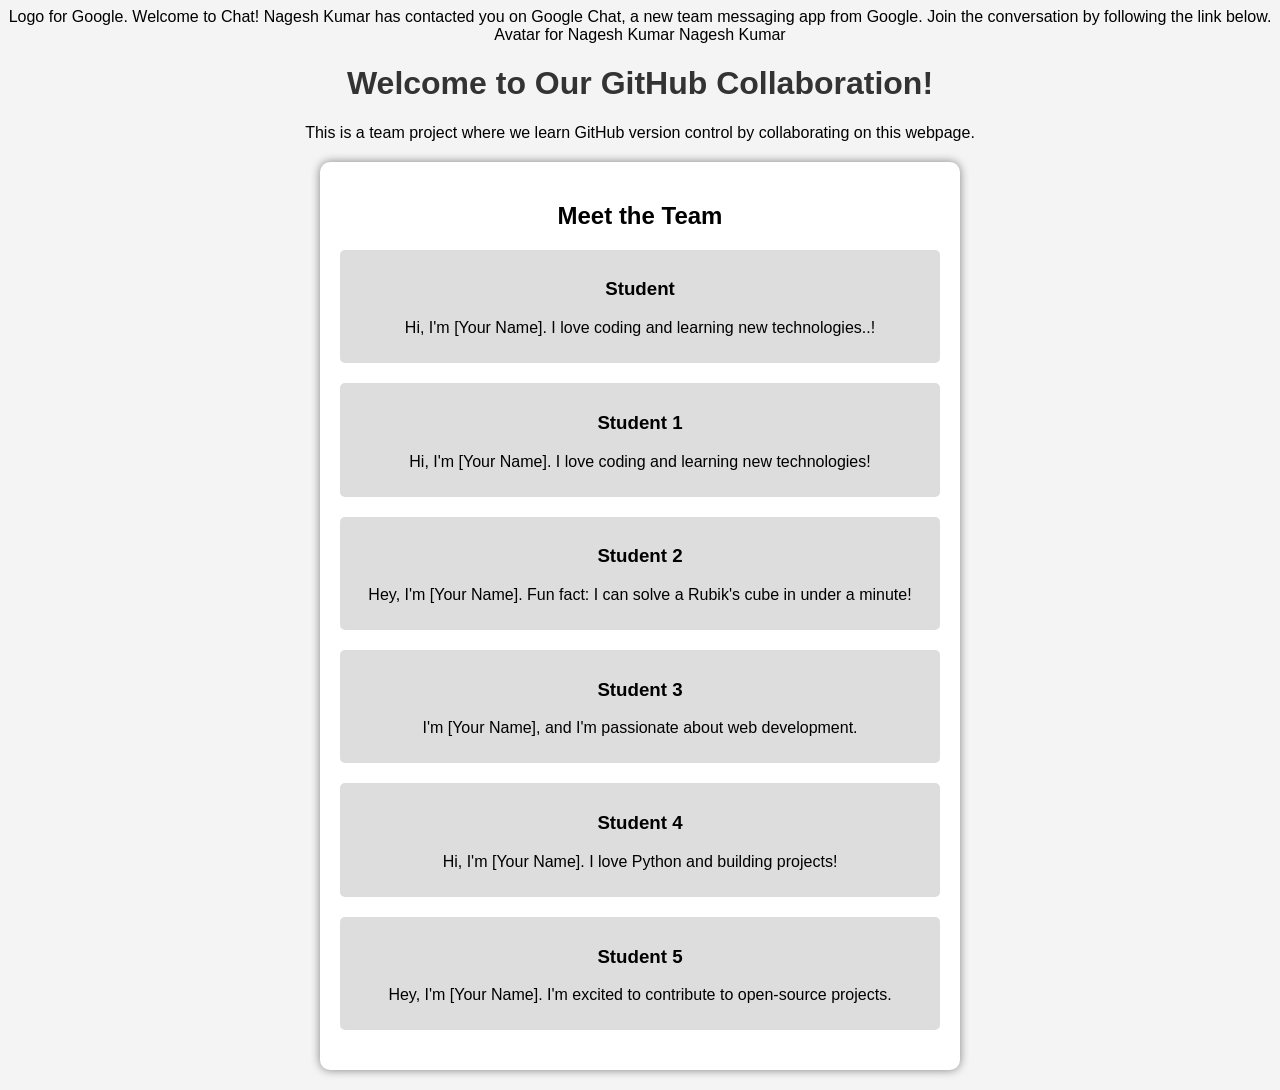
==== index.html @ 6a925420 "added index html file" ====
Logo for Google.	
	Welcome to Chat!
Nagesh Kumar <nageshk@doubledigit-solutions.com> has contacted you on Google Chat, a new team messaging app from Google. Join the conversation by following the link below.
Avatar for Nagesh Kumar	Nagesh Kumar
<!DOCTYPE html>
<html lang="en">
<head>
    <meta charset="UTF-8">
    <meta name="viewport" content="width=device-width, initial-scale=1.0">
    <title>Team GitHub Project</title>
    <style>
        body { font-family: Arial, sans-serif; text-align: center; background-color: #f4f4f4; }
        h1 { color: #333; }
        .team { max-width: 600px; margin: 20px auto; background: white; padding: 20px; border-radius: 10px; box-shadow: 0px 0px 10px gray; }
        .member { margin-bottom: 20px; padding: 10px; background: #ddd; border-radius: 5px; }
    </style>
</head>
<body>
    <h1>Welcome to Our GitHub Collaboration!</h1>
    <p>This is a team project where we learn GitHub version control by collaborating on this webpage.</p>
    
    <div class="team">
        <h2>Meet the Team</h2>
        
        <div class="member">
            <h3>Student</h3>
            <p>Hi, I'm [Your Name]. I love coding and learning new technologies..!</p>
        </div>
        
        <!-- Students will edit and add their details here in their branches -->
        <div class="member">
            <h3>Student 1</h3>
            <p>Hi, I'm [Your Name]. I love coding and learning new technologies!</p>
        </div>
        
        <div class="member">
            <h3>Student 2</h3>
            <p>Hey, I'm [Your Name]. Fun fact: I can solve a Rubik's cube in under a minute!</p>
        </div>
        
        <div class="member">
            <h3>Student 3</h3>
            <p>I'm [Your Name], and I'm passionate about web development.</p>
        </div>
        
        <div class="member">
            <h3>Student 4</h3>
            <p>Hi, I'm [Your Name]. I love Python and building projects!</p>
        </div>
        
        <div class="member">
            <h3>Student 5</h3>
            <p>Hey, I'm [Your Name]. I'm excited to contribute to open-source projects.</p>
        </div>
    </div>
</body>
</html>
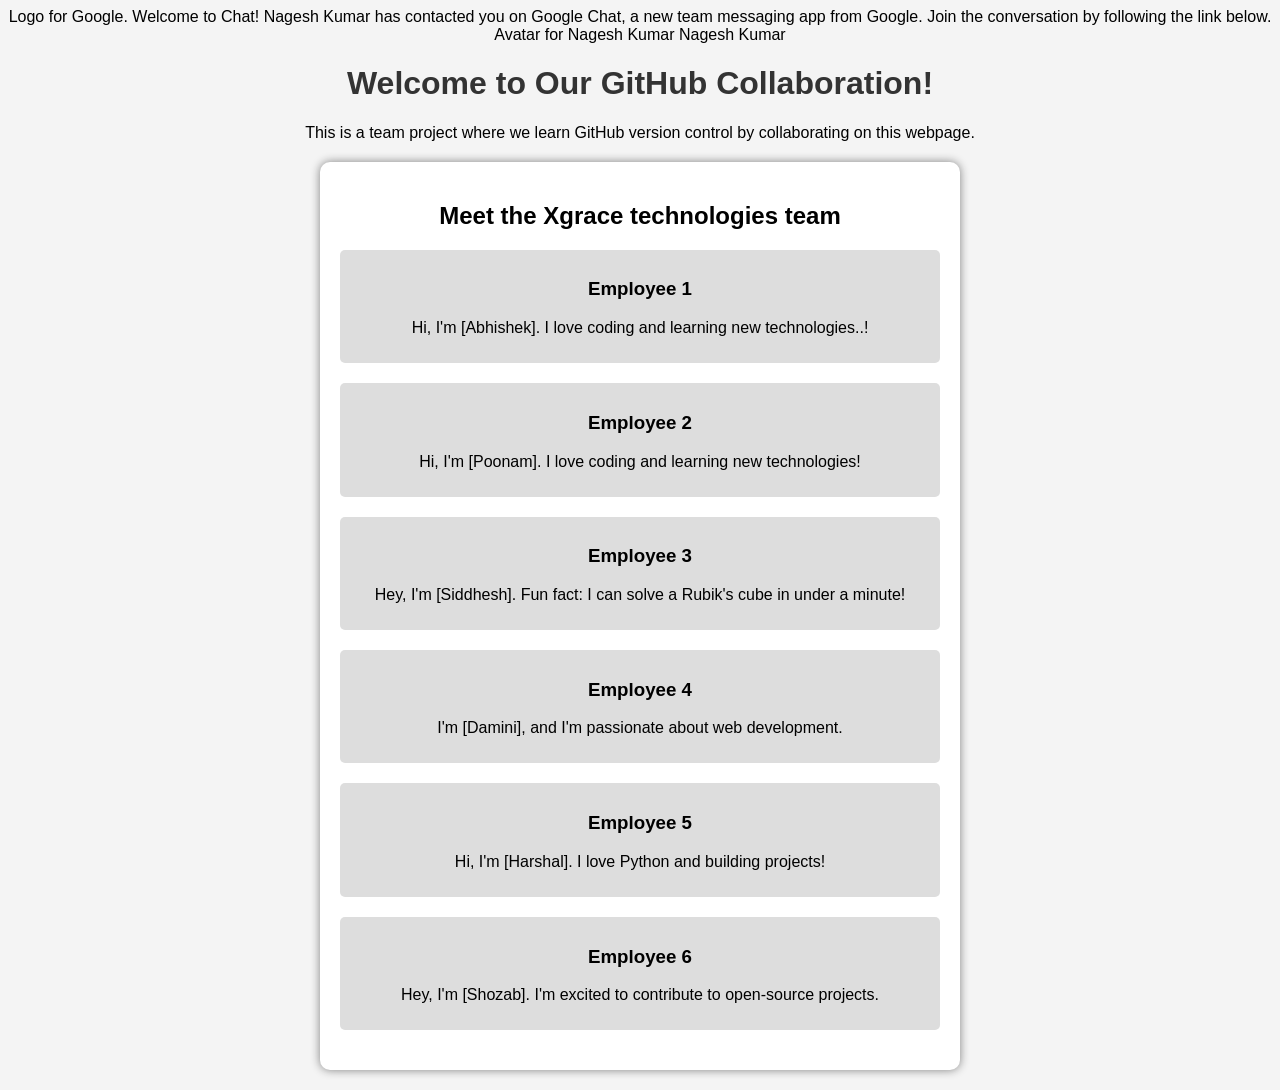
==== commit 950289ba: "Changed employee name in index.html" ====
--- a/index.html
+++ b/index.html
@@ -20,37 +20,37 @@
     <p>This is a team project where we learn GitHub version control by collaborating on this webpage.</p>
     
     <div class="team">
-        <h2>Meet the Team</h2>
+        <h2>Meet the Xgrace technologies team</h2>
         
         <div class="member">
-            <h3>Student</h3>
-            <p>Hi, I'm [Your Name]. I love coding and learning new technologies..!</p>
+            <h3>Employee 1 </h3>
+            <p>Hi, I'm [Abhishek]. I love coding and learning new technologies..!</p>
         </div>
         
         <!-- Students will edit and add their details here in their branches -->
         <div class="member">
-            <h3>Student 1</h3>
-            <p>Hi, I'm [Your Name]. I love coding and learning new technologies!</p>
+            <h3>Employee 2</h3>
+            <p>Hi, I'm [Poonam]. I love coding and learning new technologies!</p>
         </div>
         
         <div class="member">
-            <h3>Student 2</h3>
-            <p>Hey, I'm [Your Name]. Fun fact: I can solve a Rubik's cube in under a minute!</p>
+            <h3>Employee 3</h3>
+            <p>Hey, I'm [Siddhesh]. Fun fact: I can solve a Rubik's cube in under a minute!</p>
         </div>
         
         <div class="member">
-            <h3>Student 3</h3>
-            <p>I'm [Your Name], and I'm passionate about web development.</p>
+            <h3>Employee 4</h3>
+            <p>I'm [Damini], and I'm passionate about web development.</p>
         </div>
         
         <div class="member">
-            <h3>Student 4</h3>
-            <p>Hi, I'm [Your Name]. I love Python and building projects!</p>
+            <h3>Employee 5</h3>
+            <p>Hi, I'm [Harshal]. I love Python and building projects!</p>
         </div>
         
         <div class="member">
-            <h3>Student 5</h3>
-            <p>Hey, I'm [Your Name]. I'm excited to contribute to open-source projects.</p>
+            <h3>Employee 6</h3>
+            <p>Hey, I'm [Shozab]. I'm excited to contribute to open-source projects.</p>
         </div>
     </div>
 </body>
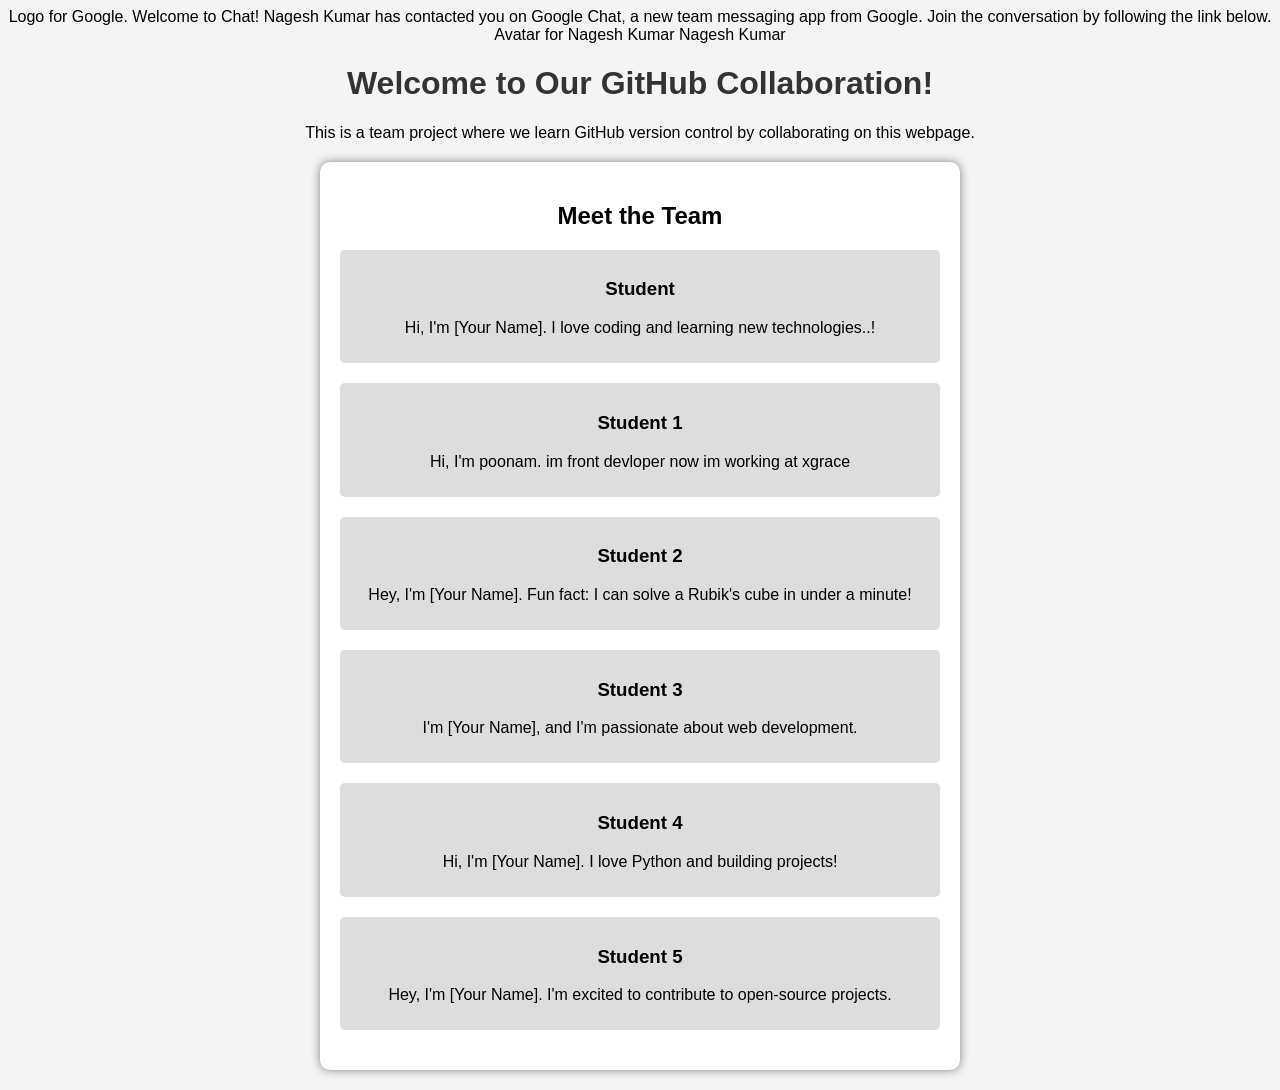
==== commit 9163bccb: "added css file" ====
--- a/index.html
+++ b/index.html
@@ -8,6 +8,7 @@
     <meta charset="UTF-8">
     <meta name="viewport" content="width=device-width, initial-scale=1.0">
     <title>Team GitHub Project</title>
+    <link rel="stylesheet" type="text/css" href="/PoonamPawar05/style.css"/>
     <style>
         body { font-family: Arial, sans-serif; text-align: center; background-color: #f4f4f4; }
         h1 { color: #333; }
@@ -20,37 +21,37 @@
     <p>This is a team project where we learn GitHub version control by collaborating on this webpage.</p>
     
     <div class="team">
-        <h2>Meet the Xgrace technologies team</h2>
+        <h2>Meet the Team</h2>
         
         <div class="member">
-            <h3>Employee 1 </h3>
-            <p>Hi, I'm [Abhishek]. I love coding and learning new technologies..!</p>
+            <h3>Student</h3>
+            <p>Hi, I'm [Your Name]. I love coding and learning new technologies..!</p>
         </div>
         
         <!-- Students will edit and add their details here in their branches -->
         <div class="member">
-            <h3>Employee 2</h3>
-            <p>Hi, I'm [Poonam]. I love coding and learning new technologies!</p>
+            <h3>Student 1</h3>
+            <p>Hi, I'm poonam. im front devloper now im working at xgrace </p>
         </div>
         
         <div class="member">
-            <h3>Employee 3</h3>
-            <p>Hey, I'm [Siddhesh]. Fun fact: I can solve a Rubik's cube in under a minute!</p>
+            <h3>Student 2</h3>
+            <p>Hey, I'm [Your Name]. Fun fact: I can solve a Rubik's cube in under a minute!</p>
         </div>
         
         <div class="member">
-            <h3>Employee 4</h3>
-            <p>I'm [Damini], and I'm passionate about web development.</p>
+            <h3>Student 3</h3>
+            <p>I'm [Your Name], and I'm passionate about web development.</p>
         </div>
         
         <div class="member">
-            <h3>Employee 5</h3>
-            <p>Hi, I'm [Harshal]. I love Python and building projects!</p>
+            <h3>Student 4</h3>
+            <p>Hi, I'm [Your Name]. I love Python and building projects!</p>
         </div>
         
         <div class="member">
-            <h3>Employee 6</h3>
-            <p>Hey, I'm [Shozab]. I'm excited to contribute to open-source projects.</p>
+            <h3>Student 5</h3>
+            <p>Hey, I'm [Your Name]. I'm excited to contribute to open-source projects.</p>
         </div>
     </div>
 </body>
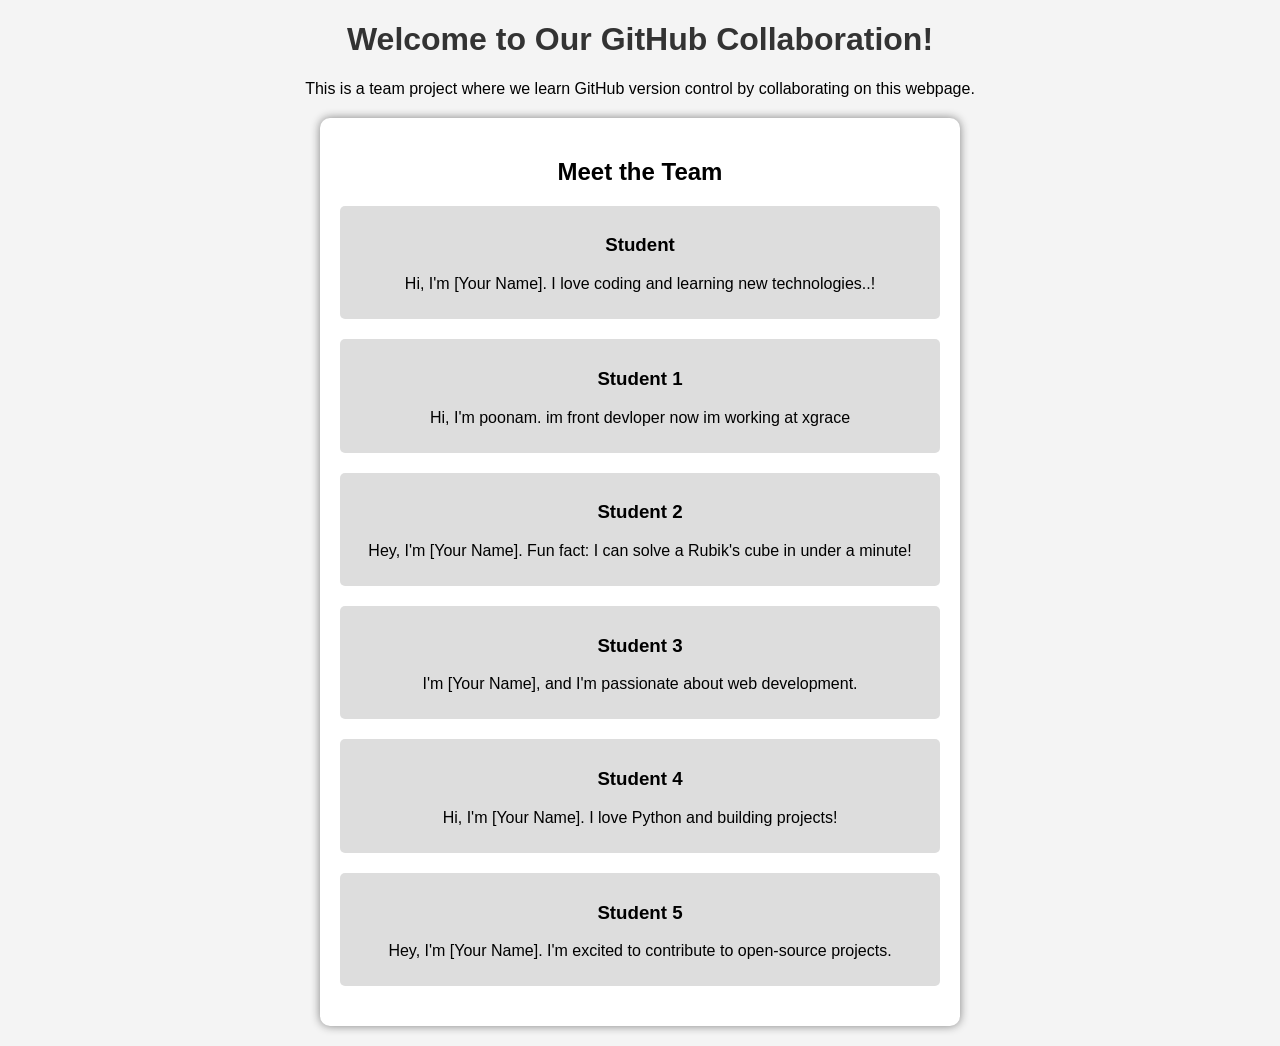
==== commit 57350843: "delet some text" ====
--- a/index.html
+++ b/index.html
@@ -1,7 +1,4 @@
-Logo for Google.	
-	Welcome to Chat!
-Nagesh Kumar <nageshk@doubledigit-solutions.com> has contacted you on Google Chat, a new team messaging app from Google. Join the conversation by following the link below.
-Avatar for Nagesh Kumar	Nagesh Kumar
+
 <!DOCTYPE html>
 <html lang="en">
 <head>
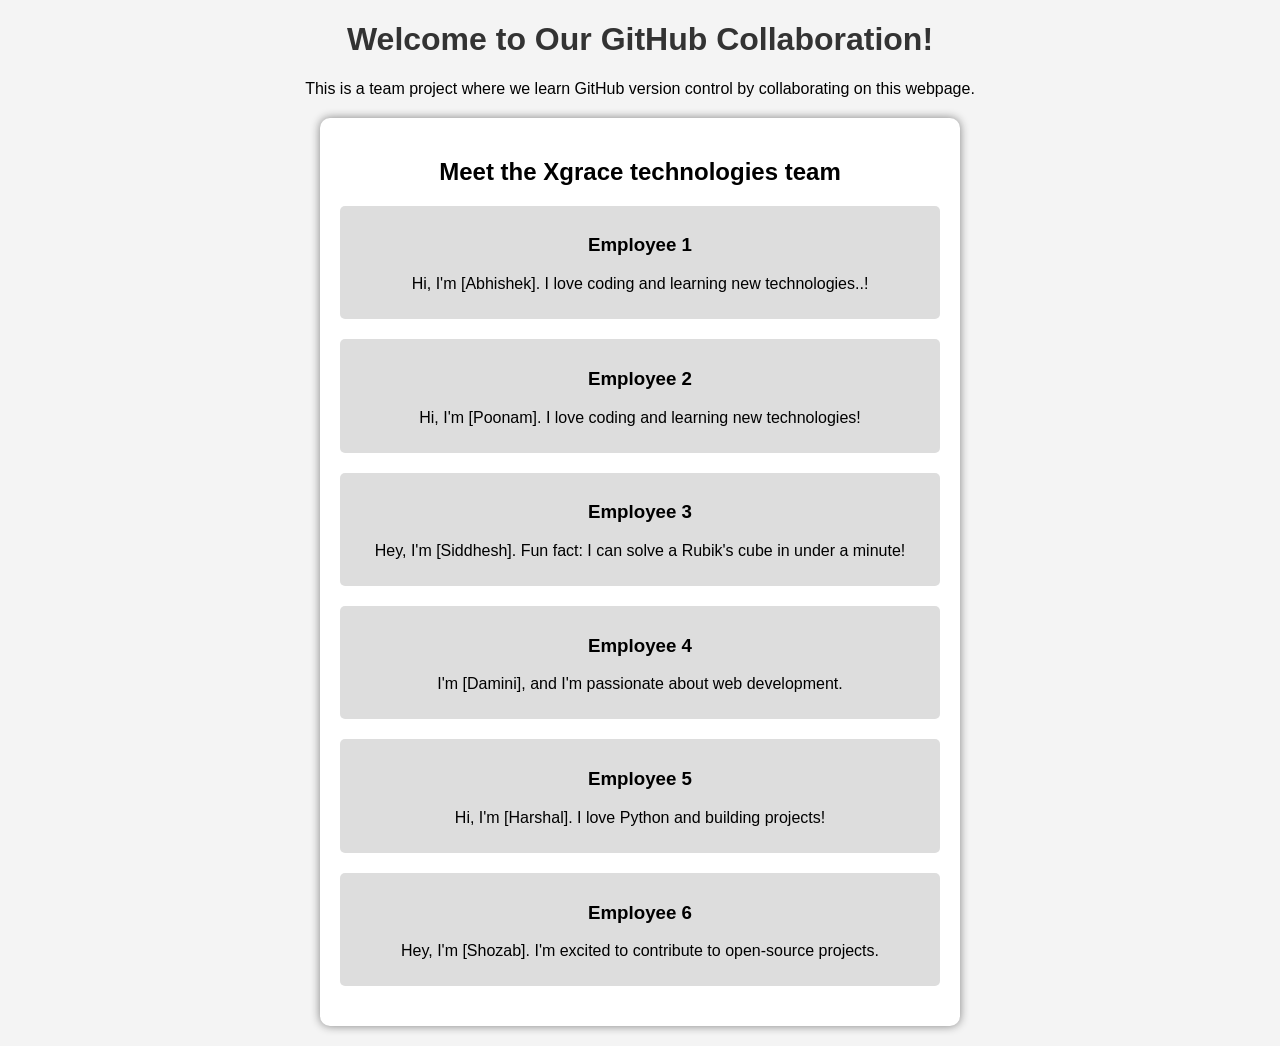
==== commit b3183388: "Merge branch 'main' into abhi-11" ====
--- a/index.html
+++ b/index.html
@@ -18,37 +18,37 @@
     <p>This is a team project where we learn GitHub version control by collaborating on this webpage.</p>
     
     <div class="team">
-        <h2>Meet the Team</h2>
+        <h2>Meet the Xgrace technologies team</h2>
         
         <div class="member">
-            <h3>Student</h3>
-            <p>Hi, I'm [Your Name]. I love coding and learning new technologies..!</p>
+            <h3>Employee 1 </h3>
+            <p>Hi, I'm [Abhishek]. I love coding and learning new technologies..!</p>
         </div>
         
         <!-- Students will edit and add their details here in their branches -->
         <div class="member">
-            <h3>Student 1</h3>
-            <p>Hi, I'm poonam. im front devloper now im working at xgrace </p>
+            <h3>Employee 2</h3>
+            <p>Hi, I'm [Poonam]. I love coding and learning new technologies!</p>
         </div>
         
         <div class="member">
-            <h3>Student 2</h3>
-            <p>Hey, I'm [Your Name]. Fun fact: I can solve a Rubik's cube in under a minute!</p>
+            <h3>Employee 3</h3>
+            <p>Hey, I'm [Siddhesh]. Fun fact: I can solve a Rubik's cube in under a minute!</p>
         </div>
         
         <div class="member">
-            <h3>Student 3</h3>
-            <p>I'm [Your Name], and I'm passionate about web development.</p>
+            <h3>Employee 4</h3>
+            <p>I'm [Damini], and I'm passionate about web development.</p>
         </div>
         
         <div class="member">
-            <h3>Student 4</h3>
-            <p>Hi, I'm [Your Name]. I love Python and building projects!</p>
+            <h3>Employee 5</h3>
+            <p>Hi, I'm [Harshal]. I love Python and building projects!</p>
         </div>
         
         <div class="member">
-            <h3>Student 5</h3>
-            <p>Hey, I'm [Your Name]. I'm excited to contribute to open-source projects.</p>
+            <h3>Employee 6</h3>
+            <p>Hey, I'm [Shozab]. I'm excited to contribute to open-source projects.</p>
         </div>
     </div>
 </body>
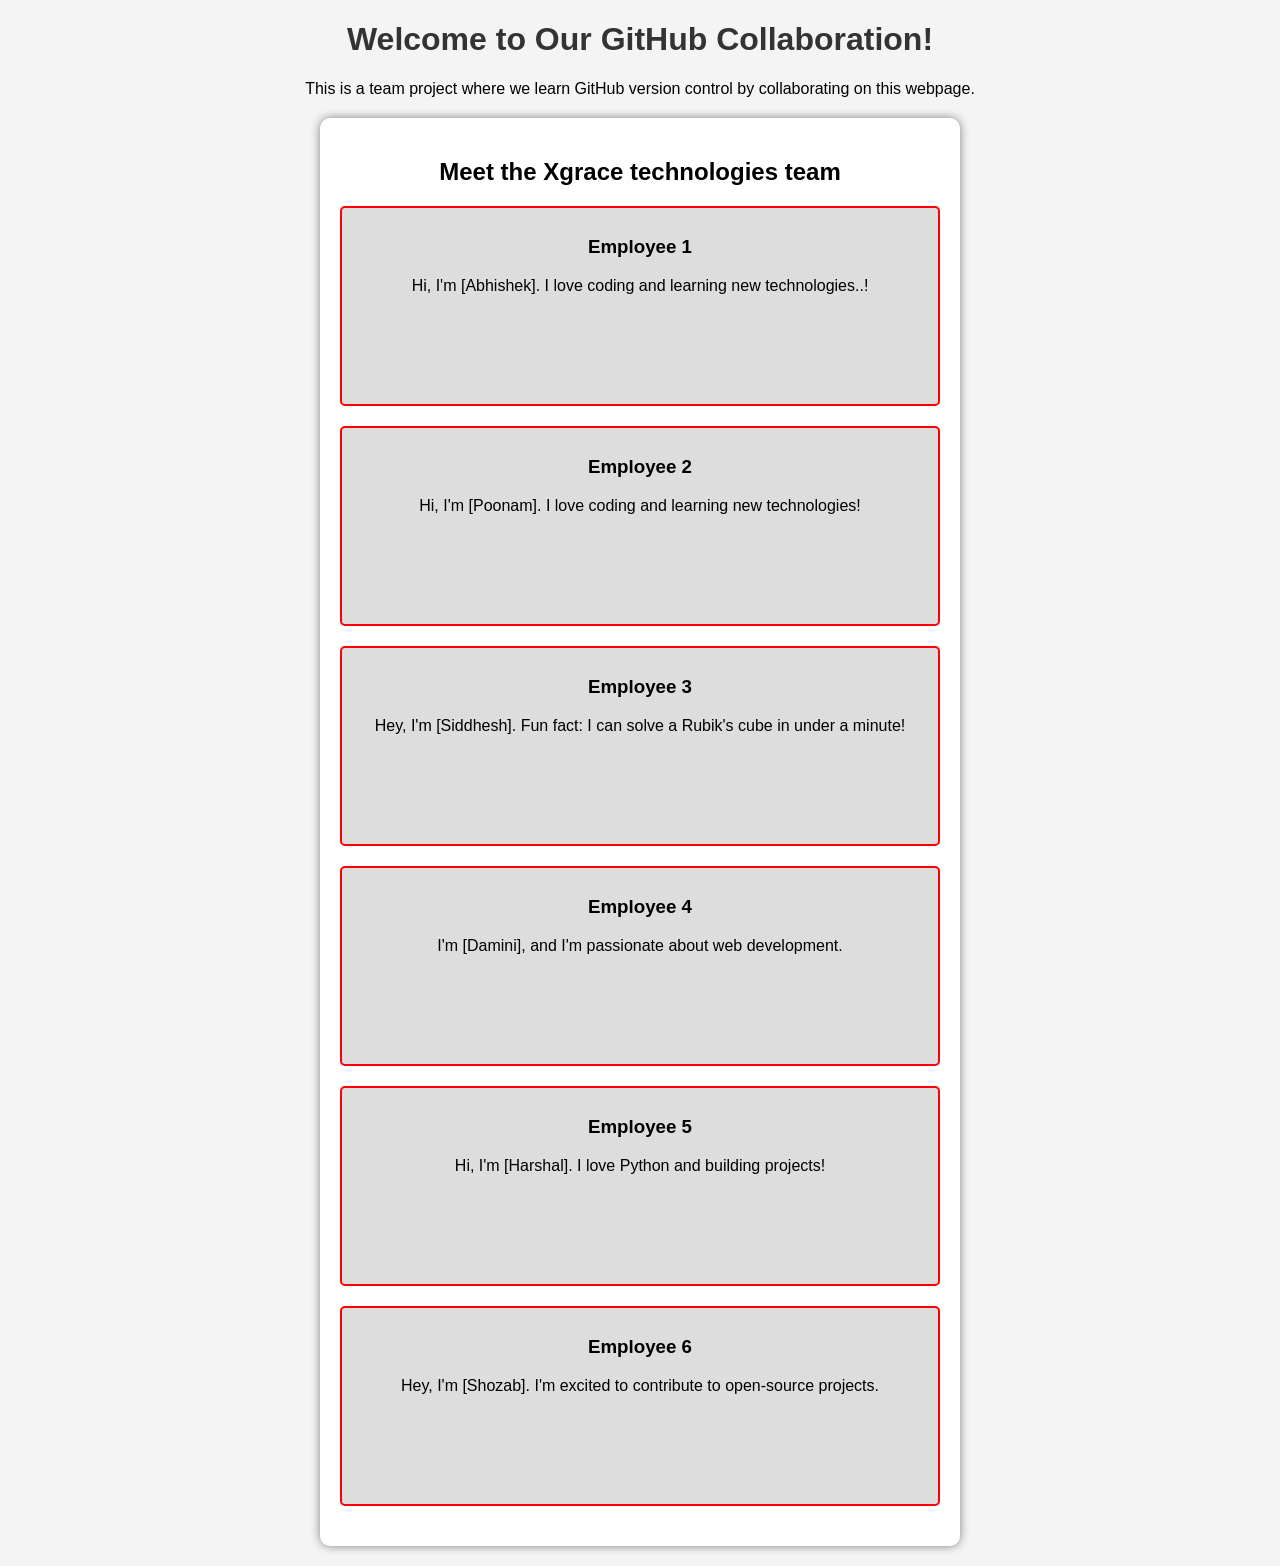
==== commit d2ffd6ea: "add this file in repo" ====
--- a/index.html
+++ b/index.html
@@ -5,7 +5,7 @@
     <meta charset="UTF-8">
     <meta name="viewport" content="width=device-width, initial-scale=1.0">
     <title>Team GitHub Project</title>
-    <link rel="stylesheet" type="text/css" href="/PoonamPawar05/style.css"/>
+    <link rel="stylesheet" type="text/css" href="style.css"/>
     <style>
         body { font-family: Arial, sans-serif; text-align: center; background-color: #f4f4f4; }
         h1 { color: #333; }
--- a/style.css
+++ b/style.css
@@ -0,0 +1,8 @@
+.member{
+    width: 600px;
+  height: 200px;  
+  padding: 50px;
+  border: 2px solid red;
+  box-sizing: border-box;
+  background-color: rgb(204, 248, 248);
+}
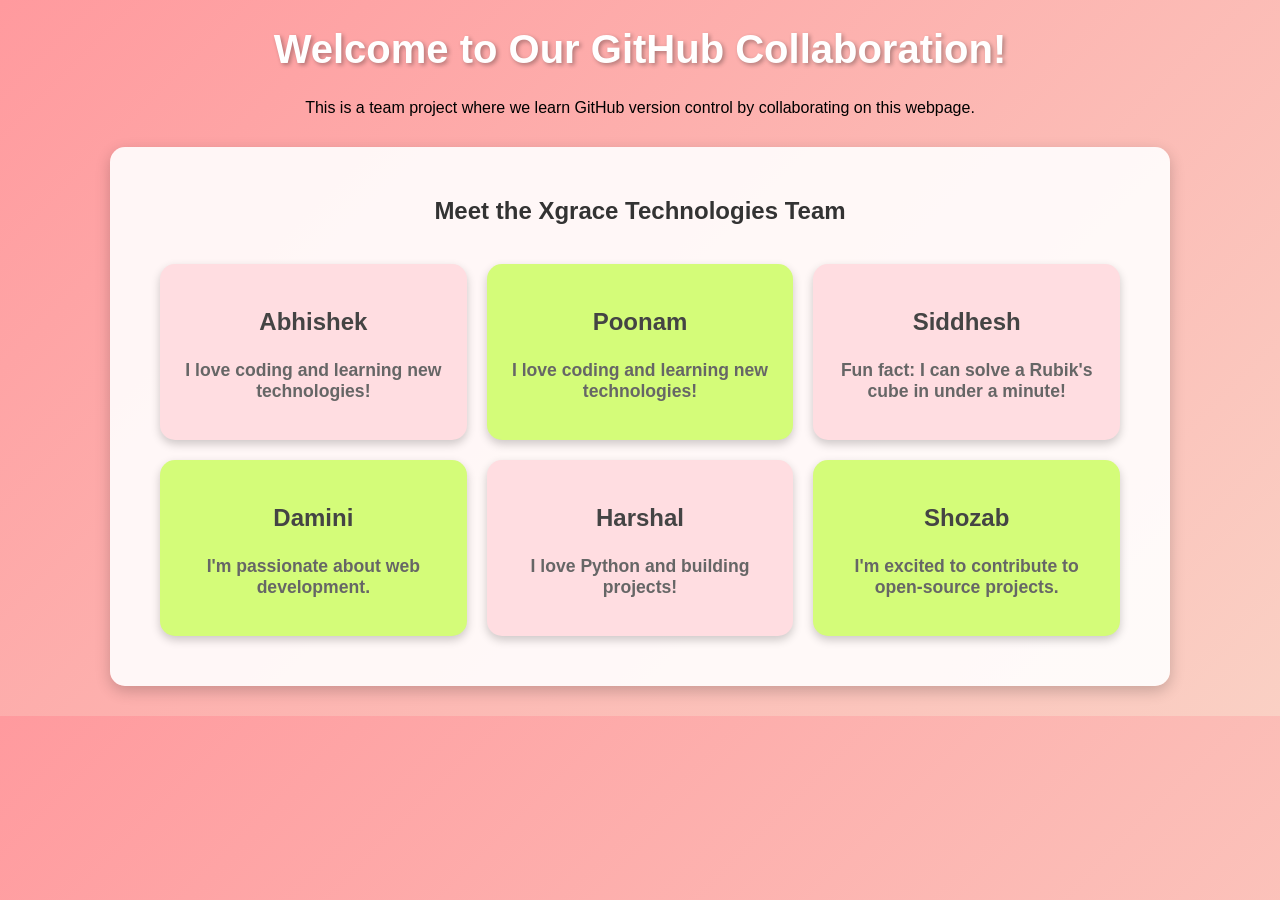
==== commit 078c4cfd: "updated css and html" ====
--- a/index.html
+++ b/index.html
@@ -1,4 +1,3 @@
-
 <!DOCTYPE html>
 <html lang="en">
 <head>
@@ -6,49 +5,44 @@
     <meta name="viewport" content="width=device-width, initial-scale=1.0">
     <title>Team GitHub Project</title>
     <link rel="stylesheet" type="text/css" href="style.css"/>
-    <style>
-        body { font-family: Arial, sans-serif; text-align: center; background-color: #f4f4f4; }
-        h1 { color: #333; }
-        .team { max-width: 600px; margin: 20px auto; background: white; padding: 20px; border-radius: 10px; box-shadow: 0px 0px 10px gray; }
-        .member { margin-bottom: 20px; padding: 10px; background: #ddd; border-radius: 5px; }
-    </style>
 </head>
 <body>
     <h1>Welcome to Our GitHub Collaboration!</h1>
     <p>This is a team project where we learn GitHub version control by collaborating on this webpage.</p>
-    
+
     <div class="team">
-        <h2>Meet the Xgrace technologies team</h2>
-        
-        <div class="member">
-            <h3>Employee 1 </h3>
-            <p>Hi, I'm [Abhishek]. I love coding and learning new technologies..!</p>
-        </div>
-        
-        <!-- Students will edit and add their details here in their branches -->
-        <div class="member">
-            <h3>Employee 2</h3>
-            <p>Hi, I'm [Poonam]. I love coding and learning new technologies!</p>
-        </div>
-        
-        <div class="member">
-            <h3>Employee 3</h3>
-            <p>Hey, I'm [Siddhesh]. Fun fact: I can solve a Rubik's cube in under a minute!</p>
-        </div>
-        
-        <div class="member">
-            <h3>Employee 4</h3>
-            <p>I'm [Damini], and I'm passionate about web development.</p>
-        </div>
-        
-        <div class="member">
-            <h3>Employee 5</h3>
-            <p>Hi, I'm [Harshal]. I love Python and building projects!</p>
-        </div>
-        
-        <div class="member">
-            <h3>Employee 6</h3>
-            <p>Hey, I'm [Shozab]. I'm excited to contribute to open-source projects.</p>
+        <h2>Meet the Xgrace Technologies Team</h2>
+
+        <div class="team-container">
+            <div class="member">
+                <h3>Abhishek</h3>
+                <p>I love coding and learning new technologies!</p>
+            </div>
+
+            <div class="member">
+                <h3>Poonam</h3>
+                <p>I love coding and learning new technologies!</p>
+            </div>
+
+            <div class="member">
+                <h3>Siddhesh</h3>
+                <p>Fun fact: I can solve a Rubik's cube in under a minute!</p>
+            </div>
+
+            <div class="member">
+                <h3>Damini</h3>
+                <p>I'm passionate about web development.</p>
+            </div>
+
+            <div class="member">
+                <h3>Harshal</h3>
+                <p>I love Python and building projects!</p>
+            </div>
+
+            <div class="member">
+                <h3>Shozab</h3>
+                <p>I'm excited to contribute to open-source projects.</p>
+            </div>
         </div>
     </div>
 </body>
--- a/style.css
+++ b/style.css
@@ -1,8 +1,91 @@
-.member{
-    width: 600px;
-  height: 200px;  
-  padding: 50px;
-  border: 2px solid red;
-  box-sizing: border-box;
-  background-color: rgb(204, 248, 248);
-}+/* General Styling */
+body {
+  font-family: 'Arial', sans-serif;
+  background: linear-gradient(135deg, #ff9a9e, #fad0c4);
+  text-align: center;
+  margin: 0;
+  padding: 0;
+}
+
+/* Main Container */
+.team {
+  max-width: 1000px;
+  margin: 30px auto;
+  background: rgba(255, 255, 255, 0.9);
+  padding: 30px;
+  border-radius: 15px;
+  box-shadow: 0px 5px 15px rgba(0, 0, 0, 0.2);
+}
+
+/* Header */
+h1 {
+  color: #fff;
+  font-size: 2.5em;
+  text-shadow: 2px 2px 4px rgba(0, 0, 0, 0.3);
+}
+
+h2 {
+  color: #333;
+}
+
+/* Team Member Grid */
+.team-container {
+  display: grid;
+  grid-template-columns: repeat(3, 1fr); /* 3 columns */
+  grid-template-rows: repeat(2, auto); /* 2 rows */
+  gap: 20px; /* Space between cards */
+  justify-content: center;
+  align-items: center;
+  padding: 20px;
+}
+
+/* Team Member Styling */
+.member {
+  background: #fff;
+  padding: 20px;
+  border-radius: 15px;
+  box-shadow: 0px 4px 10px rgba(0, 0, 0, 0.2);
+  transition: transform 0.3s ease-in-out, box-shadow 0.3s ease-in-out;
+}
+
+/* Alternating Background Colors */
+.member:nth-child(odd) {
+  background: #ffdde1;
+}
+
+.member:nth-child(even) {
+  background: #d4fc79;
+}
+
+/* Hover Effect */
+.member:hover {
+  transform: scale(1.05);
+  box-shadow: 0px 6px 20px rgba(0, 0, 0, 0.3);
+}
+
+/* Member Title */
+.member h3 {
+  color: #444;
+  font-size: 1.5em;
+}
+
+/* Member Text */
+.member p {
+  color: #666;
+  font-size: 1.1em;
+  font-weight: bold;
+}
+
+/* Responsive: Switch to 2 columns on medium screens and 1 column on small screens */
+@media (max-width: 900px) {
+  .team-container {
+      grid-template-columns: repeat(2, 1fr); /* 2 columns */
+      grid-template-rows: auto;
+  }
+}
+
+@media (max-width: 600px) {
+  .team-container {
+      grid-template-columns: 1fr; /* 1 column for small screens */
+  }
+}
